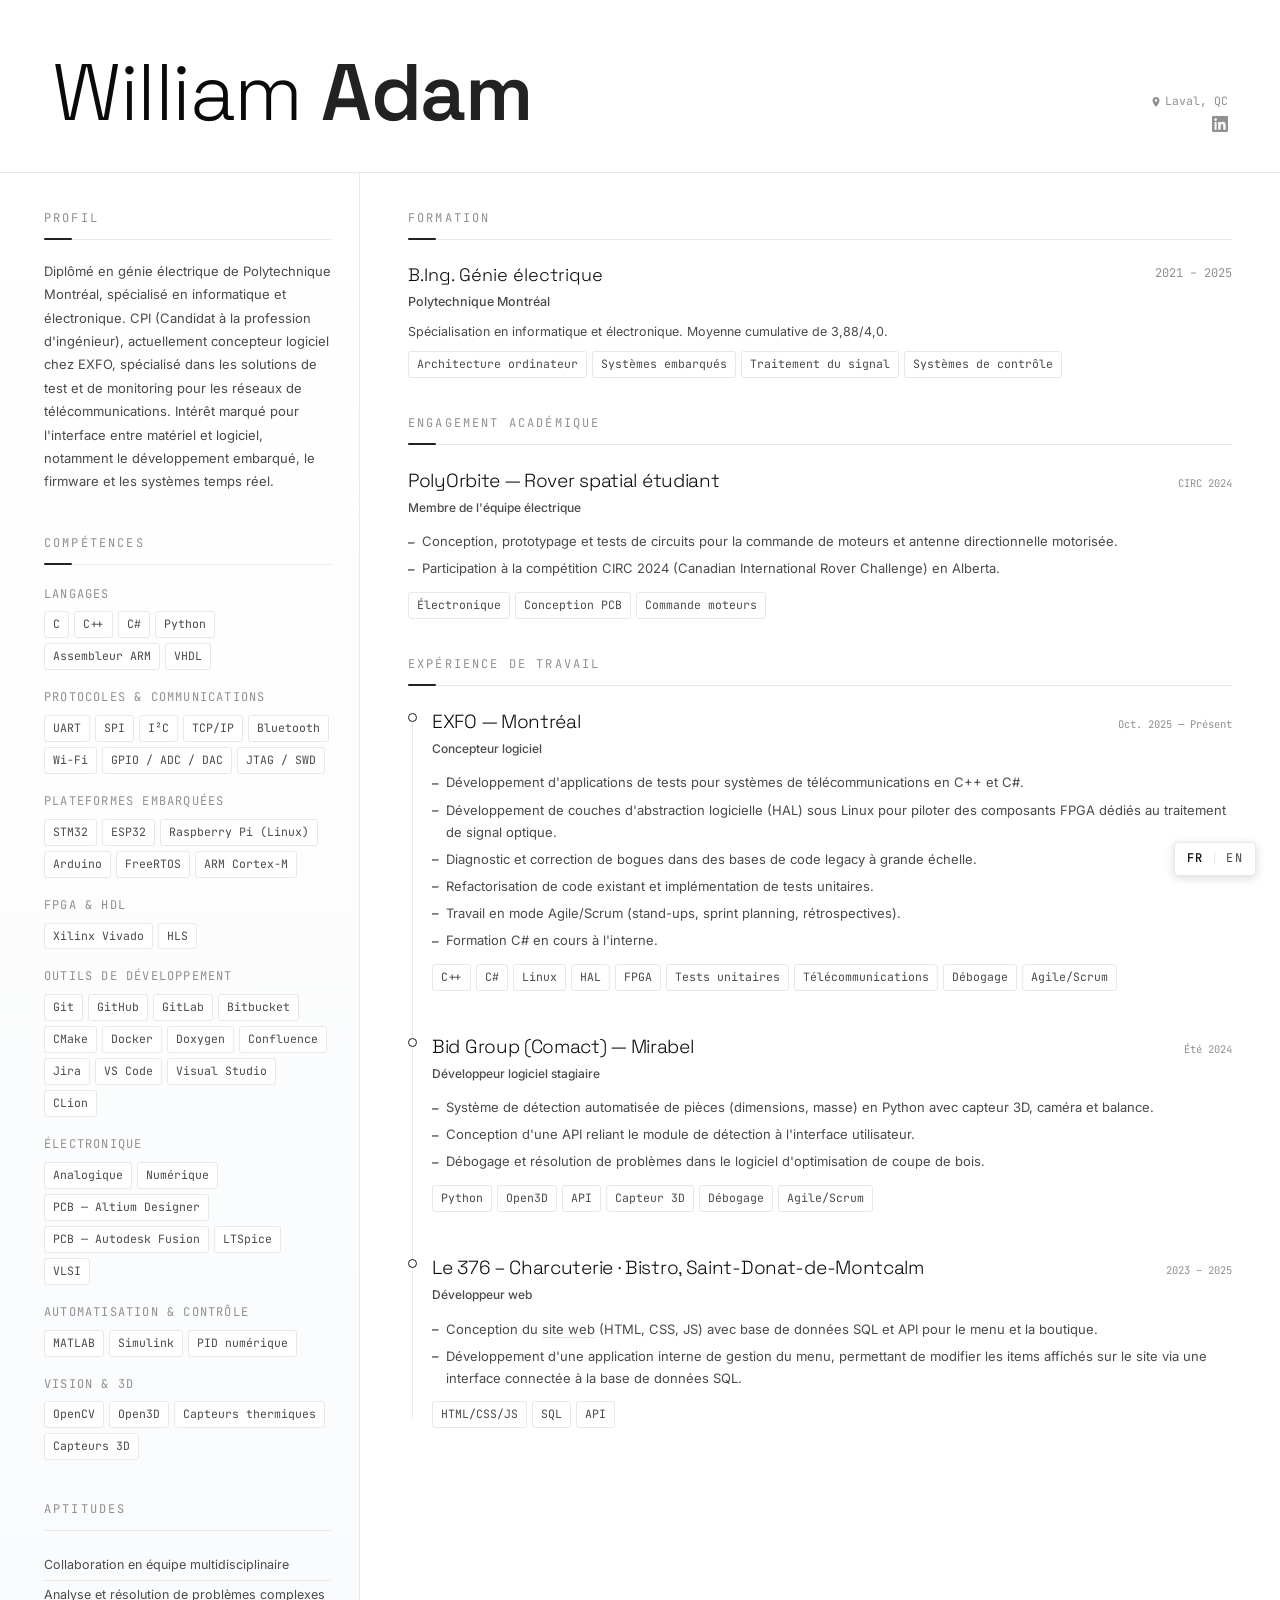
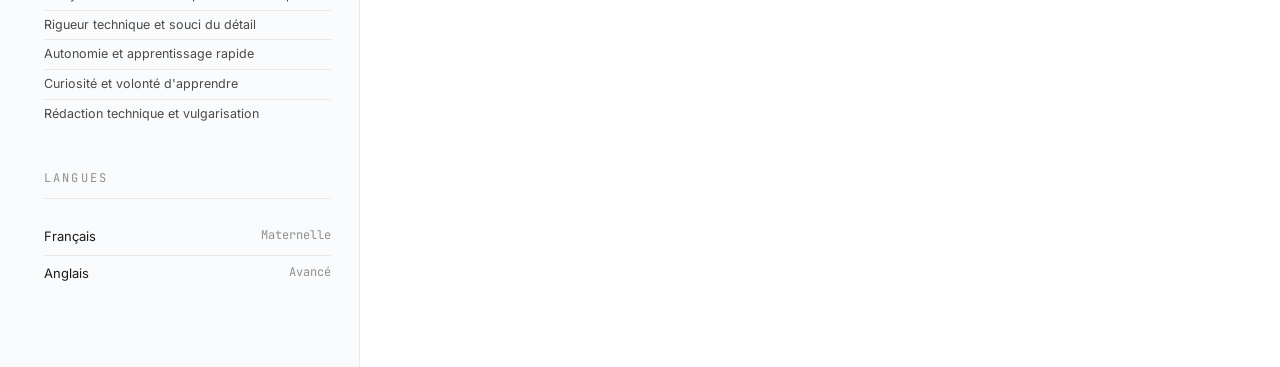
==== index.html @ 3d7f9195 "Initial commit" ====
<!DOCTYPE html>
<html lang="fr">

<head>
    <meta charset="UTF-8">
    <meta name="viewport" content="width=device-width, initial-scale=1.0">
    <title>CV - William Adam</title>
    <link
        href="https://fonts.googleapis.com/css2?family=Space+Grotesk:wght@300;400;500;600&family=JetBrains+Mono:wght@300;400;500&family=Inter:wght@300;400;500&display=swap"
        rel="stylesheet">
    <link rel="stylesheet" href="css/styles.css">
    <link rel="stylesheet" href="css/print.css" media="print">
</head>

<body>

    <div class="page-wrap">
        <header class="hero">
            <div>
                <h1>William <em>Adam</em></h1>
            </div>
            <div class="hero-contact">
                <span class="hero-location"><svg class="pin-icon" viewBox="0 0 24 24"
                        xmlns="http://www.w3.org/2000/svg">
                        <path
                            d="M12 2C8.13 2 5 5.13 5 9c0 5.25 7 13 7 13s7-7.75 7-13c0-3.87-3.13-7-7-7zm0 9.5A2.5 2.5 0 1 1 12 6.5a2.5 2.5 0 0 1 0 5z" />
                    </svg>Laval, QC</span>
                <a class="linkedin-link" href="https://www.linkedin.com/in/will-adm/" target="_blank"
                    rel="noopener noreferrer">
                    <svg viewBox="0 0 24 24" xmlns="http://www.w3.org/2000/svg">
                        <path
                            d="M20.45 20.45h-3.554v-5.57c0-1.328-.024-3.037-1.85-3.037-1.854 0-2.137 1.447-2.137 2.942v5.665H9.356V9h3.413v1.561h.047c.475-.9 1.635-1.85 3.365-1.85 3.6 0 4.267 2.37 4.267 5.455v6.284zM5.337 7.433a2.062 2.062 0 1 1 0-4.124 2.062 2.062 0 0 1 0 4.124zM6.87 20.45H3.803V9H6.87v11.45zM22.225 0H1.771C.792 0 0 .774 0 1.729v20.542C0 23.226.792 24 1.771 24h20.451C23.205 24 24 23.226 24 22.271V1.729C24 .774 23.205 0 22.222 0h.003z" />
                    </svg>
                </a>
            </div>
        </header>

        <div class="layout">
            <aside class="sidebar">

                <div class="sidebar-section">
                    <p class="section-label">Profil</p>
                    <p class="profile-text">Diplômé en génie électrique de Polytechnique Montréal,
                        spécialisé en informatique et électronique. CPI (Candidat à la profession d'ingénieur),
                        actuellement concepteur logiciel chez EXFO, spécialisé dans les solutions de test et de
                        monitoring pour les réseaux de télécommunications. Intérêt marqué pour l'interface entre
                        matériel et logiciel, notamment le développement embarqué, le firmware et les systèmes
                        temps réel.</p>
                </div>

                <div class="sidebar-section">
                    <p class="section-label">Compétences</p>

                    <div class="skill-group">
                        <p class="skill-group-title">Langages</p>
                        <div class="skill-tags">
                            <span class="tag">C</span>
                            <span class="tag">C++</span>
                            <span class="tag">C#</span>
                            <span class="tag">Python</span>
                            <span class="tag">Assembleur ARM</span>
                            <span class="tag">VHDL</span>
                        </div>
                    </div>

                    <div class="skill-group">
                        <p class="skill-group-title">Protocoles &amp; communications</p>
                        <div class="skill-tags">
                            <span class="tag">UART</span>
                            <span class="tag">SPI</span>
                            <span class="tag">I²C</span>
                            <span class="tag">TCP/IP</span>
                            <span class="tag">Bluetooth</span>
                            <span class="tag">Wi-Fi</span>
                            <span class="tag">GPIO / ADC / DAC</span>
                            <span class="tag">JTAG / SWD</span>
                        </div>
                    </div>

                    <div class="skill-group">
                        <p class="skill-group-title">Plateformes embarquées</p>
                        <div class="skill-tags">
                            <span class="tag">STM32</span>
                            <span class="tag">ESP32</span>
                            <span class="tag">Raspberry Pi (Linux)</span>
                            <span class="tag">Arduino</span>
                            <span class="tag">FreeRTOS</span>
                            <span class="tag">ARM Cortex-M</span>
                        </div>
                    </div>

                    <div class="skill-group">
                        <p class="skill-group-title">FPGA &amp; HDL</p>
                        <div class="skill-tags">
                            <span class="tag">Xilinx Vivado</span>
                            <span class="tag">HLS</span>
                        </div>
                    </div>

                    <div class="skill-group">
                        <p class="skill-group-title">Outils de développement</p>
                        <div class="skill-tags">
                            <span class="tag">Git</span>
                            <span class="tag">GitHub</span>
                            <span class="tag">GitLab</span>
                            <span class="tag">Bitbucket</span>
                            <span class="tag">CMake</span>
                            <span class="tag">Docker</span>
                            <span class="tag">Doxygen</span>
                            <span class="tag">Confluence</span>
                            <span class="tag">Jira</span>
                            <span class="tag">VS Code</span>
                            <span class="tag">Visual Studio</span>
                            <span class="tag">CLion</span>
                        </div>
                    </div>

                    <div class="skill-group">
                        <p class="skill-group-title">Électronique</p>
                        <div class="skill-tags">
                            <span class="tag">Analogique</span>
                            <span class="tag">Numérique</span>
                            <span class="tag">PCB — Altium Designer</span>
                            <span class="tag">PCB — Autodesk Fusion</span>
                            <span class="tag">LTSpice</span>
                            <span class="tag">VLSI</span>
                        </div>
                    </div>

                    <div class="skill-group">
                        <p class="skill-group-title">Automatisation &amp; contrôle</p>
                        <div class="skill-tags">
                            <span class="tag">MATLAB</span>
                            <span class="tag">Simulink</span>
                            <span class="tag">PID numérique</span>
                        </div>
                    </div>

                    <div class="skill-group">
                        <p class="skill-group-title">Vision &amp; 3D</p>
                        <div class="skill-tags">
                            <span class="tag">OpenCV</span>
                            <span class="tag">Open3D</span>
                            <span class="tag">Capteurs thermiques</span>
                            <span class="tag">Capteurs 3D</span>
                        </div>
                    </div>
                </div>

                <div class="sidebar-section">
                    <p class="section-label">Aptitudes</p>
                    <p class="aptitude-item">Collaboration en équipe multidisciplinaire</p>
                    <p class="aptitude-item">Analyse et résolution de problèmes complexes</p>
                    <p class="aptitude-item">Rigueur technique et souci du détail</p>
                    <p class="aptitude-item">Autonomie et apprentissage rapide</p>
                    <p class="aptitude-item">Curiosité et volonté d'apprendre</p>
                    <p class="aptitude-item">Rédaction technique et vulgarisation</p>
                </div>

                <div class="sidebar-section">
                    <p class="section-label">Langues</p>
                    <div class="lang-item">
                        <span>Français</span>
                        <span class="lang-level">Maternelle</span>
                    </div>
                    <div class="lang-item">
                        <span>Anglais</span>
                        <span class="lang-level">Avancé</span>
                    </div>
                </div>

            </aside>

            <main class="main">

                <div class="section">
                    <p class="section-label">Formation</p>
                    <div class="edu-item">
                        <div class="edu-header">
                            <p class="edu-degree">B.Ing. Génie électrique</p>
                            <span class="edu-dates">2021 – 2025</span>
                        </div>
                        <p class="edu-school">Polytechnique Montréal</p>
                        <p class="edu-desc">Spécialisation en informatique et électronique. Moyenne
                            cumulative de 3,88/4,0.</p>
                        <div class="skill-tags">
                            <span class="tag">Architecture ordinateur</span>
                            <span class="tag">Systèmes embarqués</span>
                            <span class="tag">Traitement du signal</span>
                            <span class="tag">Systèmes de contrôle</span>
                        </div>
                    </div>
                </div>

                <div class="section">
                    <p class="section-label">Engagement académique</p>
                    <div class="engagement-item">
                        <div class="timeline-meta">
                            <p class="timeline-company">PolyOrbite — Rover spatial étudiant</p>
                            <span class="timeline-period">CIRC 2024</span>
                        </div>
                        <p class="timeline-role">Membre de l'équipe électrique</p>
                        <div class="timeline-body">
                            <ul>
                                <li>Conception, prototypage et tests de circuits pour la commande
                                    de moteurs et antenne directionnelle motorisée.</li>
                                <li>Participation à la compétition CIRC 2024 (Canadian
                                    International Rover Challenge) en Alberta.</li>
                            </ul>
                        </div>
                        <div class="timeline-tech">
                            <span class="tag">Électronique</span>
                            <span class="tag">Conception PCB</span>
                            <span class="tag">Commande moteurs</span>
                        </div>
                    </div>
                </div>

                <div class="section">
                    <p class="section-label">Expérience de travail</p>
                    <div class="timeline">

                        <div class="timeline-item">
                            <div class="timeline-dot"></div>
                            <div class="timeline-meta">
                                <p class="timeline-company">EXFO — Montréal</p>
                                <span class="timeline-period">Oct. 2025 — Présent</span>
                            </div>
                            <p class="timeline-role">Concepteur logiciel</p>
                            <div class="timeline-body">
                                <ul>
                                    <li>Développement d'applications de tests pour
                                        systèmes de télécommunications en C++ et C#.</li>
                                    <li>Développement de couches d'abstraction logicielle (HAL) sous Linux
                                        pour piloter des composants FPGA dédiés au traitement de signal optique.
                                    </li>
                                    <li>Diagnostic et correction de bogues dans des bases de code
                                        legacy à grande échelle.</li>
                                    <li>Refactorisation de code existant et implémentation de tests
                                        unitaires.</li>
                                    <li>Travail en mode Agile/Scrum (stand-ups, sprint planning, rétrospectives).
                                    </li>
                                    <li>Formation C# en cours à l'interne.</li>
                                </ul>
                            </div>
                            <div class="timeline-tech">
                                <span class="tag">C++</span>
                                <span class="tag">C#</span>
                                <span class="tag">Linux</span>
                                <span class="tag">HAL</span>
                                <span class="tag">FPGA</span>
                                <span class="tag">Tests unitaires</span>
                                <span class="tag">Télécommunications</span>
                                <span class="tag">Débogage</span>
                                <span class="tag">Agile/Scrum</span>
                            </div>
                        </div>

                        <div class="timeline-item">
                            <div class="timeline-dot"></div>
                            <div class="timeline-meta">
                                <p class="timeline-company">Bid Group (Comact) — Mirabel</p>
                                <span class="timeline-period">Été 2024</span>
                            </div>
                            <p class="timeline-role">Développeur logiciel stagiaire</p>
                            <div class="timeline-body">
                                <ul>
                                    <li>Système de détection automatisée de pièces (dimensions,
                                        masse) en Python avec capteur 3D, caméra et balance.</li>
                                    <li>Conception d'une API reliant le module de détection à
                                        l'interface utilisateur.</li>
                                    <li>Débogage et résolution de problèmes dans le logiciel
                                        d'optimisation de coupe de bois.</li>
                                </ul>
                            </div>
                            <div class="timeline-tech">
                                <span class="tag">Python</span>
                                <span class="tag">Open3D</span>
                                <span class="tag">API</span>
                                <span class="tag">Capteur 3D</span>
                                <span class="tag">Débogage</span>
                                <span class="tag">Agile/Scrum</span>
                            </div>
                        </div>

                        <div class="timeline-item">
                            <div class="timeline-dot"></div>
                            <div class="timeline-meta">
                                <p class="timeline-company">Le 376 – Charcuterie &middot; Bistro,
                                    Saint-Donat-de-Montcalm</p>
                                <span class="timeline-period">2023 – 2025</span>
                            </div>
                            <p class="timeline-role">Développeur web</p>
                            <div class="timeline-body">
                                <ul>
                                    <li>Conception du <a href="https://www.le376.ca" target="_blank" rel="noopener">site
                                            web</a> (HTML, CSS, JS) avec base de
                                        données SQL et API pour le menu et la boutique.</li>
                                    <li>Développement d'une application interne de gestion du menu, permettant de
                                        modifier les items affichés sur le site via une interface
                                        connectée à la base de données SQL.</li>
                                </ul>
                            </div>
                            <div class="timeline-tech">
                                <span class="tag">HTML/CSS/JS</span>
                                <span class="tag">SQL</span>
                                <span class="tag">API</span>
                            </div>
                        </div>

                    </div>
                </div>

                <div class="section">
                    <p class="section-label">Projets notables</p>
                    <div class="project-grid">

                        <div class="project-card">
                            <p class="project-title">Surveillance de disjoncteur industriel</p>
                            <p class="project-desc">Collaboration en équipe de 8 étudiants avec un partenaire
                                industriel. Diagnostic thermique sur Raspberry Pi 5
                                (Python, OpenCV) avec détection d'anomalies. Conception d'un PCB pour caméra
                                thermique communiquant par I²C avec un ESP32.</p>
                            <div class="project-tech">
                                <span class="tag">Raspberry Pi 5</span>
                                <span class="tag">Python</span>
                                <span class="tag">OpenCV</span>
                                <span class="tag">I²C</span>
                                <span class="tag">ESP32</span>
                                <span class="tag">C++</span>
                                <span class="tag">PCB</span>
                            </div>
                        </div>

                        <div class="project-card">
                            <p class="project-title">Contrôle moteurs BLDC par rétroaction BEMF
                            </p>
                            <p class="project-desc">Conception d'un PCB intégrant un STM32
                                contrôlant trois half-bridges (6 transistors) avec rétroaction sensorless par BEMF.
                                Algorithme de commutation en temps réel synchronisé sur les passages par zéro des
                                tensions BEMF.</p>
                            <div class="project-tech">
                                <span class="tag">STM32</span>
                                <span class="tag">C</span>
                                <span class="tag">PCB</span>
                                <span class="tag">BLDC</span>
                                <span class="tag">BEMF</span>
                            </div>
                        </div>

                        <div class="project-card" style="grid-column: 1 / -1;">
                            <p class="project-title">Haut-parleur réactif à la musique</p>
                            <p class="project-desc">Haut-parleur filaire avec effets lumineux
                                synchronisés, basé sur un STM32 sur PCB avec amplificateur audio et interface web de
                                contrôle (HTML, CSS, JavaScript). Version 2 pour les portes ouvertes de l'École :
                                connectivité Bluetooth intégrée via un ESP32.</p>
                            <div class="project-tech">
                                <span class="tag">Traitement de signal</span>
                                <span class="tag">FFT</span>
                                <span class="tag">STM32</span>
                                <span class="tag">ESP32</span>
                                <span class="tag">C</span>
                                <span class="tag">PCB</span>
                                <span class="tag">Bluetooth</span>
                                <span class="tag">HTML/CSS/JS</span>
                            </div>
                        </div>

                    </div>
                </div>

            </main>
        </div>
    </div>

    <div class="fab-group">
        <button class="download-btn" onclick="downloadCV()" aria-label="Télécharger le CV en PDF">
            <svg xmlns="http://www.w3.org/2000/svg" width="13" height="13" viewBox="0 0 24 24" fill="none"
                stroke="currentColor" stroke-width="2.2" stroke-linecap="round" stroke-linejoin="round"
                aria-hidden="true">
                <path d="M21 15v4a2 2 0 0 1-2 2H5a2 2 0 0 1-2-2v-4" />
                <polyline points="7 10 12 15 17 10" />
                <line x1="12" y1="15" x2="12" y2="3" />
            </svg>
            PDF
        </button>
        <div class="lang-toggle">
            <span class="lang-opt active">FR</span>
            <span class="lang-sep">|</span>
            <a class="lang-opt" href="en/">EN</a>
        </div>
    </div>

    <script src="js/app.js"></script>
</body>

</html>
---- css/styles.css ----
*,
*::before,
*::after {
    box-sizing: border-box;
    margin: 0;
    padding: 0;
}

:root {
    --black: #0a0a0a;
    --dark: #1a1a1a;
    --mid: #4a4a4a;
    --muted: #909090;
    --border: #e8e8e8;
    --bg: #fafafa;
    --white: #ffffff;
    --accent: #222222;
    --accent-light: #f2f2f2;
    --display: "Space Grotesk", system-ui, sans-serif;
    --sans: "Inter", system-ui, sans-serif;
    --mono: "JetBrains Mono", monospace;
}

html {
    scroll-behavior: smooth;
}

a {
    color: inherit;
    text-decoration: none;
}

a:not([class]) {
    color: var(--mid);
    text-decoration: underline;
    text-underline-offset: 3px;
    text-decoration-color: var(--border);
    transition: color 0.25s, text-decoration-color 0.25s;
}

a:not([class]):hover {
    color: var(--accent);
    text-decoration-color: var(--accent);
}

body {
    font-family: var(--sans);
    background: var(--bg);
    color: var(--dark);
    font-size: 13.5px;
    line-height: 1.65;
    -webkit-font-smoothing: antialiased;
}

.page-wrap {
    background: var(--white);
    overflow: hidden;
}

.hero {
    padding: 52px 52px 40px;
    border-bottom: 1px solid var(--border);
    display: flex;
    justify-content: space-between;
    align-items: flex-end;
    gap: 32px;
    position: relative;
    overflow: hidden;
}


.hero h1 {
    font-family: var(--display);
    font-size: clamp(48px, 7vw, 80px);
    font-weight: 300;
    line-height: 1;
    letter-spacing: -1.5px;
    color: var(--black);
    animation: slideUp 0.7s cubic-bezier(0.22, 1, 0.36, 1) 0.1s both;
}

.hero h1 em {
    font-style: normal;
    font-weight: 600;
    color: var(--accent);
}

.hero-contact {
    display: flex;
    flex-direction: column;
    align-items: flex-end;
    gap: 5px;
    font-family: var(--mono);
    font-size: 11.5px;
    color: var(--muted);
    flex-shrink: 0;
    animation: fadeIn 0.6s ease 0.3s both;
}

.hero-contact a {
    color: var(--muted);
    text-decoration: none;
    position: relative;
    transition: color 0.25s;
}

.hero-contact a:not(.linkedin-link)::after {
    content: "";
    position: absolute;
    left: 0;
    bottom: -1px;
    width: 0;
    height: 1px;
    background: var(--accent);
    transition: width 0.3s ease;
}

.hero-contact a:hover {
    color: var(--accent);
}

.hero-contact a:hover::after {
    width: 100%;
}

.hero-location {
    display: inline-flex;
    align-items: center;
    gap: 3px;
    color: var(--muted);
}

.pin-icon {
    width: 12px;
    height: 12px;
    fill: currentColor;
    flex-shrink: 0;
}

.linkedin-link {
    display: flex;
    align-items: center;
    gap: 5px;
}

.linkedin-link svg {
    width: 16px;
    height: 16px;
    fill: currentColor;
    flex-shrink: 0;
}

.layout {
    display: grid;
    grid-template-columns: 360px 1fr;
}

.sidebar {
    padding: 36px 28px 36px 44px;
    border-right: 1px solid var(--border);
    background: linear-gradient(180deg, var(--white) 0%, #f8fafc 100%);
}

.main {
    padding: 36px 48px;
}

.section-label {
    font-family: var(--mono);
    font-size: 12px;
    letter-spacing: 0.18em;
    text-transform: uppercase;
    color: var(--muted);
    margin-bottom: 20px;
    padding-bottom: 10px;
    border-bottom: 1px solid var(--border);
    position: relative;
}

.section-label::after {
    content: "";
    position: absolute;
    bottom: -1px;
    left: 0;
    width: 0;
    height: 2px;
    background: var(--accent);
    border-radius: 1px;
    transition: width 0.5s ease;
}

.reveal .section-label::after {
    width: 28px;
}

.sidebar-section {
    margin-bottom: 40px;
}

.profile-text {
    font-size: 13px;
    color: var(--mid);
    line-height: 1.8;
}

.skill-group {
    margin-bottom: 18px;
}

.skill-group-title {
    font-size: 12px;
    font-family: var(--mono);
    letter-spacing: 0.1em;
    color: var(--muted);
    margin-bottom: 7px;
    text-transform: uppercase;
}

.skill-tags {
    display: flex;
    flex-wrap: wrap;
    gap: 5px;
}

.tag {
    border: 1px solid var(--border);
    border-radius: 3px;
    padding: 3px 8px;
    font-size: 11.5px;
    font-family: var(--mono);
    color: var(--mid);
    background: var(--white);
    transition: all 0.25s ease;
    cursor: default;
}

.tag:hover {
    border-color: var(--accent);
    color: var(--accent);
    background: var(--accent-light);
    transform: translateY(-1px);
}

.aptitude-item {
    font-size: 12.5px;
    color: var(--mid);
    padding: 5px 0;
    border-bottom: 1px solid var(--border);
    line-height: 1.5;
}

.aptitude-item:last-child {
    border-bottom: none;
}

.lang-item {
    display: flex;
    justify-content: space-between;
    padding: 7px 0;
    border-bottom: 1px solid var(--border);
    font-size: 13px;
}

.lang-item:last-child {
    border-bottom: none;
}

.lang-level {
    font-family: var(--mono);
    font-size: 12px;
    color: var(--muted);
}

.edu-item {
    margin-bottom: 28px;
    padding-bottom: 28px;
    border-bottom: 1px solid var(--border);
}

.edu-item:last-child {
    border-bottom: none;
    margin-bottom: 0;
    padding-bottom: 0;
}

.edu-header {
    display: flex;
    justify-content: space-between;
    gap: 16px;
    margin-bottom: 3px;
}

.edu-degree {
    font-family: var(--display);
    font-size: 18px;
    font-weight: 300;
    color: var(--black);
}

.edu-dates {
    font-family: var(--mono);
    font-size: 12px;
    color: var(--muted);
    white-space: nowrap;
    padding-top: 4px;
}

.edu-school {
    font-size: 12.5px;
    font-weight: 500;
    color: var(--mid);
    margin-bottom: 8px;
}

.edu-desc {
    font-size: 12.5px;
    color: var(--mid);
    line-height: 1.75;
    margin-bottom: 8px;
}

.engagement-item {
    padding-left: 0;
}

.engagement-item .timeline-meta {
    margin-bottom: 2px;
}

.timeline {
    position: relative;
    padding-left: 24px;
}

.timeline::before {
    content: "";
    position: absolute;
    left: 4px;
    top: 10px;
    bottom: 10px;
    width: 1px;
    background: var(--border);
}

.timeline-item {
    position: relative;
    margin-bottom: 40px;
    opacity: 0;
    transform: translateY(16px);
    transition: opacity 0.6s cubic-bezier(0.22, 1, 0.36, 1),
        transform 0.6s cubic-bezier(0.22, 1, 0.36, 1);
}

.timeline-item.visible {
    opacity: 1;
    transform: translateY(0);
}

.timeline-dot {
    position: absolute;
    left: -24px;
    top: 7px;
    width: 9px;
    height: 9px;
    border-radius: 50%;
    background: var(--white);
    border: 1.5px solid var(--dark);
    transition: all 0.3s ease;
}

.timeline-item:hover .timeline-dot {
    background: var(--accent);
    border-color: var(--accent);
    box-shadow: 0 0 0 3px var(--accent-light);
}

.timeline-item.visible .timeline-dot {
    animation: dotPulse 0.5s ease;
}

.timeline-meta {
    display: flex;
    justify-content: space-between;
    align-items: baseline;
    gap: 12px;
    margin-bottom: 2px;
}

.timeline-company {
    font-family: var(--display);
    font-size: 19px;
    font-weight: 300;
    color: var(--black);
    letter-spacing: -0.3px;
    transition: color 0.25s;
}

.timeline-item:hover .timeline-company {
    color: var(--accent);
}

.timeline-period {
    font-family: var(--mono);
    font-size: 10.5px;
    color: var(--muted);
    white-space: nowrap;
}

.timeline-role {
    font-size: 12px;
    font-weight: 500;
    color: var(--mid);
    margin-bottom: 10px;
}

.timeline-body ul {
    list-style: none;
    padding: 0;
}

.timeline-body li {
    font-size: 13px;
    color: var(--mid);
    padding: 2.5px 0 2.5px 14px;
    position: relative;
    line-height: 1.7;
}

.timeline-body li::before {
    content: "\2013";
    position: absolute;
    left: 0;
    color: var(--accent);
    font-size: 13px;
    top: 3px;
    line-height: 1.7;
}

.timeline-tech {
    display: flex;
    flex-wrap: wrap;
    gap: 5px;
    margin-top: 10px;
}

.project-grid {
    display: grid;
    grid-template-columns: 1fr 1fr;
    gap: 1px;
    border: 1px solid var(--border);
    border-radius: 6px;
    overflow: hidden;
    background: var(--border);
}

.project-card {
    padding: 22px 24px;
    background: var(--white);
    transition: all 0.35s cubic-bezier(0.22, 1, 0.36, 1);
    position: relative;
}

.project-card::before {
    content: "";
    position: absolute;
    top: 0;
    left: 0;
    width: 3px;
    height: 0;
    background: var(--accent);
    transition: height 0.3s ease;
    border-radius: 0 1px 1px 0;
}

.project-card:hover {
    background: var(--accent-light);
    transform: translateY(-2px);
    box-shadow: 0 4px 16px rgba(0, 0, 0, 0.07);
}

.project-card:hover::before {
    height: 100%;
}

.project-title {
    font-weight: 500;
    font-size: 13px;
    color: var(--black);
    margin-bottom: 6px;
    transition: color 0.25s;
}

.project-card:hover .project-title {
    color: var(--accent);
}

.project-desc {
    font-size: 12px;
    color: var(--mid);
    line-height: 1.7;
    margin-bottom: 10px;
}

.project-tech {
    display: flex;
    flex-wrap: wrap;
    gap: 5px;
}

.section {
    margin-bottom: 36px;
}

.sidebar-section,
.section,
.edu-item {
    opacity: 0;
    transform: translateY(14px);
    transition: opacity 0.6s cubic-bezier(0.22, 1, 0.36, 1),
        transform 0.6s cubic-bezier(0.22, 1, 0.36, 1);
}

.sidebar-section.reveal,
.section.reveal,
.edu-item.reveal {
    opacity: 1;
    transform: translateY(0);
}

.fab-group {
    position: fixed;
    bottom: 24px;
    right: 24px;
    z-index: 1000;
    display: flex;
    flex-direction: column;
    align-items: flex-end;
    gap: 8px;
}

.lang-toggle {
    background: var(--white);
    border: 1px solid var(--border);
    border-radius: 4px;
    padding: 6px 12px;
    font-family: var(--mono);
    font-size: 12px;
    letter-spacing: 0.12em;
    color: var(--mid);
    display: flex;
    align-items: center;
    gap: 7px;
    box-shadow: 0 2px 10px rgba(0, 0, 0, 0.15);
    transition: box-shadow 0.2s;
    user-select: none;
}

.lang-toggle:hover {
    box-shadow: 0 4px 16px rgba(0, 0, 0, 0.22);
}

.download-btn {
    background: var(--black);
    border: 1px solid var(--black);
    border-radius: 4px;
    padding: 6px 12px;
    font-family: var(--mono);
    font-size: 12px;
    letter-spacing: 0.12em;
    color: var(--white);
    cursor: pointer;
    display: flex;
    align-items: center;
    gap: 6px;
    box-shadow: 0 2px 10px rgba(0, 0, 0, 0.15);
    transition: box-shadow 0.2s, background 0.2s;
    user-select: none;
    display: none;
}

.is-localhost .download-btn {
    display: flex;
}

.download-btn:hover {
    background: var(--accent);
    border-color: var(--accent);
    box-shadow: 0 4px 16px rgba(0, 0, 0, 0.22);
}

.lang-toggle .lang-sep {
    color: var(--border);
    pointer-events: none;
}

.lang-toggle .lang-opt {
    transition: color 0.2s;
}

.lang-toggle a.lang-opt {
    color: var(--mid);
    text-decoration: none;
    cursor: pointer;
}

.lang-toggle a.lang-opt:hover {
    color: var(--accent);
}

.lang-toggle .lang-opt.active {
    color: var(--black);
    font-weight: 500;
    cursor: default;
}

.lang-toggle .lang-opt:not(.active):hover {
    color: var(--accent);
}

@media (max-width: 800px) {
    .hero {
        padding: 40px 28px 32px;
        flex-direction: column;
        align-items: flex-start;
    }

    .hero-contact {
        align-items: flex-start;
    }

    .layout {
        grid-template-columns: 1fr;
    }

    .sidebar {
        padding: 32px 28px;
        border-right: none;
        border-bottom: 1px solid var(--border);
    }

    .main {
        padding: 32px 28px;
    }

    .project-grid {
        grid-template-columns: 1fr;
    }

    .page-wrap {
        margin: 0;
        border-radius: 0;
        box-shadow: none;
    }
}

@keyframes fadeIn {
    from {
        opacity: 0;
        transform: translateY(16px);
    }

    to {
        opacity: 1;
        transform: translateY(0);
    }
}

@keyframes dotPulse {
    0% {
        box-shadow: 0 0 0 0 rgba(37, 99, 235, 0.4);
    }

    70% {
        box-shadow: 0 0 0 6px rgba(37, 99, 235, 0);
    }

    100% {
        box-shadow: 0 0 0 0 rgba(37, 99, 235, 0);
    }
}

@keyframes slideUp {
    from {
        opacity: 0;
        transform: translateY(20px);
    }

    to {
        opacity: 1;
        transform: translateY(0);
    }
}

@media (prefers-color-scheme: dark) {
    :root {
        --black: #f0f0f0;
        --dark: #d0d0d0;
        --mid: #949494;
        --muted: #606060;
        --border: #242424;
        --bg: #0c0c0c;
        --white: #141414;
        --accent: #d0d0d0;
        --accent-light: #1c1c1c;
    }

    body {
        background: var(--bg);
    }

    .page-wrap {
        box-shadow: 0 1px 3px rgba(0, 0, 0, 0.5), 0 8px 40px rgba(0, 0, 0, 0.35);
    }

    .sidebar {
        background: linear-gradient(180deg, #141414 0%, #111113 100%);
    }

    .project-card:hover {
        background: var(--accent-light);
        box-shadow: 0 4px 16px rgba(0, 0, 0, 0.45);
    }
}
---- css/print.css ----
@page {
    size: letter portrait;
    margin: 0.35in 0.4in;
}

* {
    -webkit-print-color-adjust: exact;
    print-color-adjust: exact;
    transition: none !important;
    animation: none !important;
    box-shadow: none !important;
}

.fab-group {
    display: none !important;
}


.linkedin-link {
    display: none !important;
}

html,
body {
    width: 100%;
    max-width: none;
    margin: 0;
    padding: 0;
    font-size: 12px;
    line-height: 1.42;
    background: white;
}

.page-wrap {
    box-shadow: none;
    border-radius: 0;
    margin: 0;
    background: white;
    overflow: visible;
}

.sidebar {
    background: white;
    border: none;
    outline: none;
}

.tag,
.project-card,
.timeline-dot {
    background: white;
}

.sidebar-section,
.section,
.edu-item {
    opacity: 1 !important;
    transform: none !important;
}

.section-label::after {
    width: 28px;
}

.hero::after {
    width: 48px;
    animation: none;
}

.hero h1 em {
    color: var(--black);
}

.project-card::before {
    display: none;
}

.hero {
    padding: 12px 0 9px;
    gap: 12px;
    flex-direction: row;
    align-items: flex-end;
    justify-content: space-between;
}

.hero h1 {
    font-size: 32px;
    letter-spacing: -1px;
}

.hero-contact {
    flex-direction: column;
    align-items: flex-end;
    gap: 1px;
    font-size: 9px;
}

.layout {
    grid-template-columns: 222px 1fr;
}

.sidebar {
    padding: 12px 14px 12px 0;
    border: none;
}

.main {
    padding: 12px 0 12px 18px;
}

.sidebar-section {
    margin-bottom: 10px;
}

.section-label {
    margin-bottom: 6px;
    padding-bottom: 3px;
    font-size: 10px;
}

.profile-text {
    font-size: 9.5px;
    line-height: 1.45;
}

.skill-group {
    margin-bottom: 6px;
}

.skill-group-title {
    font-size: 10px;
    margin-bottom: 2px;
}

.skill-tags {
    gap: 2px;
}

.tag {
    font-size: 8px;
    padding: 0.5px 4px;
    border-radius: 1px;
}

.aptitude-item {
    font-size: 10px;
    padding: 2px 0;
    line-height: 1.35;
}

.lang-item {
    padding: 2.5px 0;
    font-size: 10px;
    border-bottom: none;
}

.lang-level {
    font-size: 10px;
}

.section {
    margin-bottom: 10px;
}

.edu-item {
    margin-bottom: 10px;
    padding-bottom: 10px;
}

.edu-degree {
    font-size: 12px;
}

.edu-dates {
    font-size: 10px;
}

.edu-school {
    font-size: 10px;
    margin-bottom: 2px;
}

.edu-desc {
    font-size: 9.5px;
    line-height: 1.42;
    margin-bottom: 4px;
}

.skill-tags {
    gap: 2px;
}

.timeline {
    padding-left: 14px;
}

.timeline::before {
    display: block;
    left: 2.5px;
    top: 5px;
    bottom: 5px;
}

.timeline-dot {
    display: block;
    left: -14px;
    top: 4px;
    width: 6px;
    height: 6px;
    border-width: 1.5px;
    background: var(--white);
}

.timeline-item {
    opacity: 1 !important;
    transform: none !important;
    margin-bottom: 10px;
}

.timeline-item:hover .timeline-dot {
    background: var(--white);
    border-color: var(--dark);
    box-shadow: none;
}

.timeline-item:hover .timeline-company {
    color: var(--black);
}

.timeline-item:last-child {
    margin-bottom: 0;
}

.timeline-meta {
    margin-bottom: 0;
    gap: 6px;
}

.timeline-company {
    font-size: 12px;
}

.timeline-period {
    font-size: 10px;
}

.timeline-role {
    font-size: 10px;
    margin-bottom: 2px;
}

.timeline-body li {
    font-size: 9.5px;
    line-height: 1.42;
    padding: 0.5px 0 0.5px 10px;
}

.timeline-body li::before {
    content: "\2013";
    font-size: 9.5px;
    top: 1px;
    line-height: 1.42;
}

.timeline-tech {
    margin-top: 3px;
    gap: 2px;
}

a:not([class]) {
    color: inherit;
    text-decoration: none;
}

.project-grid {
    grid-template-columns: 1fr 1fr;
}

.project-card {
    padding: 7px 9px;
}

.project-title {
    font-size: 10px;
    margin-bottom: 2px;
}

.project-desc {
    font-size: 9.5px;
    line-height: 1.38;
    margin-bottom: 4px;
}

.project-tech {
    gap: 2px;
}
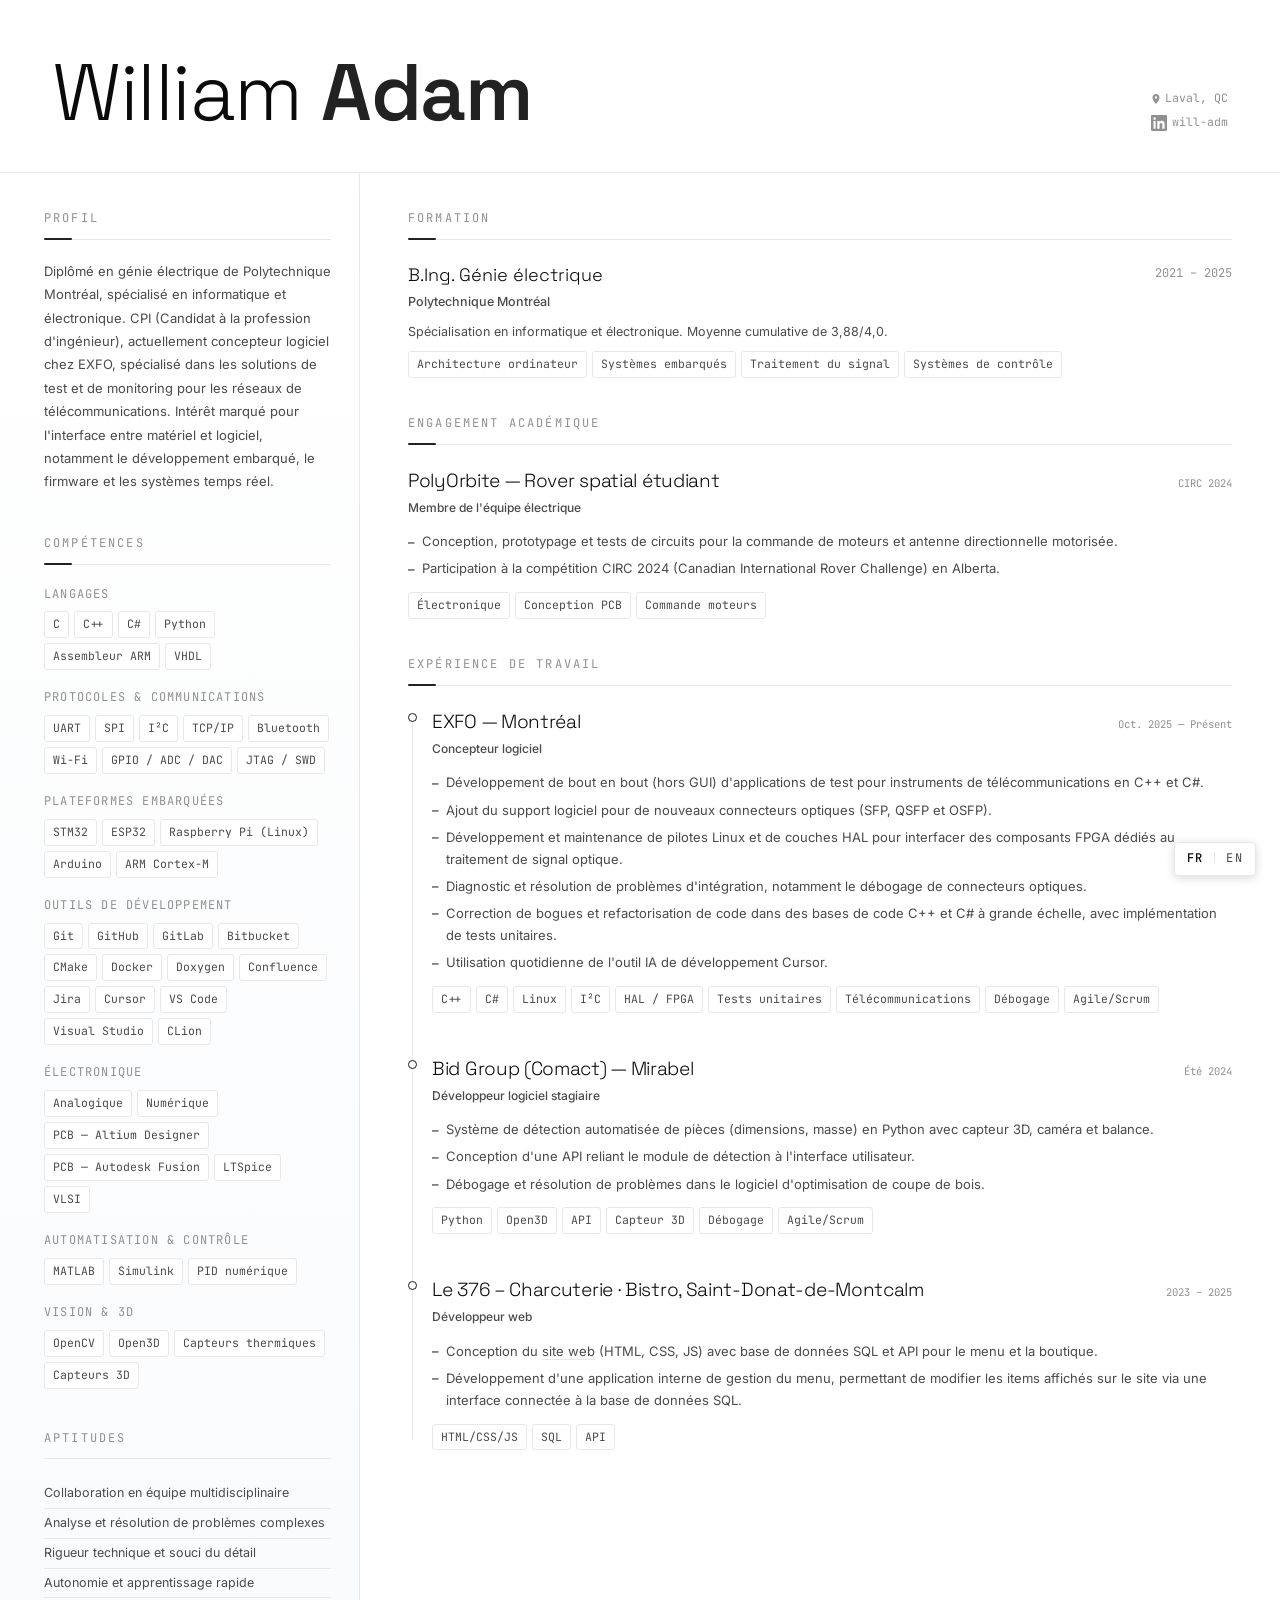
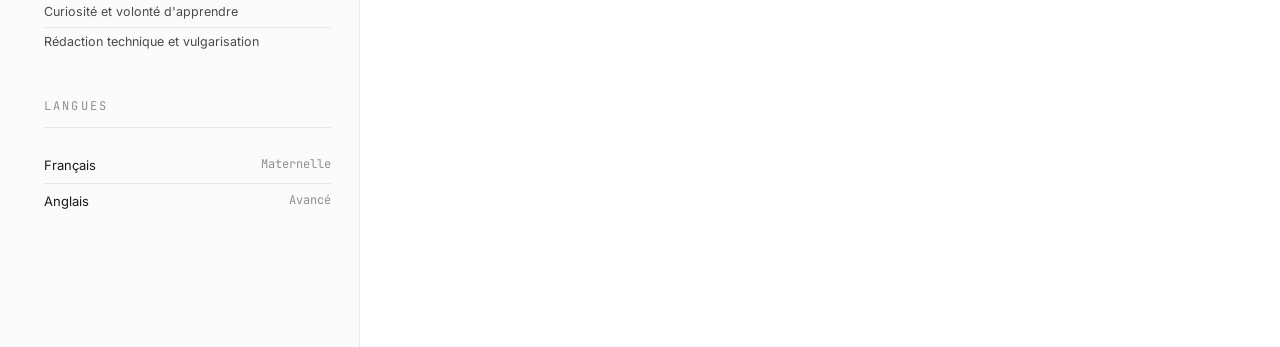
==== commit fd587e07: "Update index and styles for improved layout and content clarity; added new skills and project descri" ====
--- a/index.html
+++ b/index.html
@@ -31,6 +31,7 @@
                         <path
                             d="M20.45 20.45h-3.554v-5.57c0-1.328-.024-3.037-1.85-3.037-1.854 0-2.137 1.447-2.137 2.942v5.665H9.356V9h3.413v1.561h.047c.475-.9 1.635-1.85 3.365-1.85 3.6 0 4.267 2.37 4.267 5.455v6.284zM5.337 7.433a2.062 2.062 0 1 1 0-4.124 2.062 2.062 0 0 1 0 4.124zM6.87 20.45H3.803V9H6.87v11.45zM22.225 0H1.771C.792 0 0 .774 0 1.729v20.542C0 23.226.792 24 1.771 24h20.451C23.205 24 24 23.226 24 22.271V1.729C24 .774 23.205 0 22.222 0h.003z" />
                     </svg>
+                    will-adm
                 </a>
             </div>
         </header>
@@ -84,16 +85,7 @@
                             <span class="tag">ESP32</span>
                             <span class="tag">Raspberry Pi (Linux)</span>
                             <span class="tag">Arduino</span>
-                            <span class="tag">FreeRTOS</span>
                             <span class="tag">ARM Cortex-M</span>
-                        </div>
-                    </div>
-
-                    <div class="skill-group">
-                        <p class="skill-group-title">FPGA &amp; HDL</p>
-                        <div class="skill-tags">
-                            <span class="tag">Xilinx Vivado</span>
-                            <span class="tag">HLS</span>
                         </div>
                     </div>
 
@@ -109,6 +101,7 @@
                             <span class="tag">Doxygen</span>
                             <span class="tag">Confluence</span>
                             <span class="tag">Jira</span>
+                            <span class="tag">Cursor</span>
                             <span class="tag">VS Code</span>
                             <span class="tag">Visual Studio</span>
                             <span class="tag">CLion</span>
@@ -229,26 +222,26 @@
                             <p class="timeline-role">Concepteur logiciel</p>
                             <div class="timeline-body">
                                 <ul>
-                                    <li>Développement d'applications de tests pour
-                                        systèmes de télécommunications en C++ et C#.</li>
-                                    <li>Développement de couches d'abstraction logicielle (HAL) sous Linux
-                                        pour piloter des composants FPGA dédiés au traitement de signal optique.
-                                    </li>
-                                    <li>Diagnostic et correction de bogues dans des bases de code
-                                        legacy à grande échelle.</li>
-                                    <li>Refactorisation de code existant et implémentation de tests
-                                        unitaires.</li>
-                                    <li>Travail en mode Agile/Scrum (stand-ups, sprint planning, rétrospectives).
-                                    </li>
-                                    <li>Formation C# en cours à l'interne.</li>
+                                    <li>Développement de bout en bout (hors GUI) d'applications de test
+                                        pour instruments de télécommunications en C++ et C#.</li>
+                                    <li>Ajout du support logiciel pour de nouveaux connecteurs optiques (SFP, QSFP et OSFP).</li>
+                                    <li>Développement et maintenance de pilotes Linux et de couches HAL
+                                        pour interfacer des composants FPGA dédiés au traitement de
+                                        signal optique.</li>
+                                    <li>Diagnostic et résolution de problèmes d'intégration, notamment
+                                        le débogage de connecteurs optiques.</li>
+                                    <li>Correction de bogues et refactorisation de code dans
+                                        des bases de code C++ et C# à grande échelle, avec
+                                        implémentation de tests unitaires.</li>
+                                    <li>Utilisation quotidienne de l'outil IA de développement Cursor.</li>
                                 </ul>
                             </div>
                             <div class="timeline-tech">
                                 <span class="tag">C++</span>
                                 <span class="tag">C#</span>
                                 <span class="tag">Linux</span>
-                                <span class="tag">HAL</span>
-                                <span class="tag">FPGA</span>
+                                <span class="tag">I²C</span>
+                                <span class="tag">HAL / FPGA</span>
                                 <span class="tag">Tests unitaires</span>
                                 <span class="tag">Télécommunications</span>
                                 <span class="tag">Débogage</span>
@@ -317,10 +310,9 @@
 
                         <div class="project-card">
                             <p class="project-title">Surveillance de disjoncteur industriel</p>
-                            <p class="project-desc">Collaboration en équipe de 8 étudiants avec un partenaire
-                                industriel. Diagnostic thermique sur Raspberry Pi 5
-                                (Python, OpenCV) avec détection d'anomalies. Conception d'un PCB pour caméra
-                                thermique communiquant par I²C avec un ESP32.</p>
+                            <p class="project-desc">Diagnostic thermique et détection d'anomalies sur
+                                Raspberry Pi (OpenCV), avec conception d'un PCB caméra thermique /
+                                ESP32. Projet en équipe avec un partenaire industriel.</p>
                             <div class="project-tech">
                                 <span class="tag">Raspberry Pi 5</span>
                                 <span class="tag">Python</span>
@@ -335,10 +327,8 @@
                         <div class="project-card">
                             <p class="project-title">Contrôle moteurs BLDC par rétroaction BEMF
                             </p>
-                            <p class="project-desc">Conception d'un PCB intégrant un STM32
-                                contrôlant trois half-bridges (6 transistors) avec rétroaction sensorless par BEMF.
-                                Algorithme de commutation en temps réel synchronisé sur les passages par zéro des
-                                tensions BEMF.</p>
+                            <p class="project-desc">PCB STM32 pour la commande sensorless de moteurs
+                                BLDC, commutation temps réel par BEMF.</p>
                             <div class="project-tech">
                                 <span class="tag">STM32</span>
                                 <span class="tag">C</span>
@@ -350,10 +340,9 @@
 
                         <div class="project-card" style="grid-column: 1 / -1;">
                             <p class="project-title">Haut-parleur réactif à la musique</p>
-                            <p class="project-desc">Haut-parleur filaire avec effets lumineux
-                                synchronisés, basé sur un STM32 sur PCB avec amplificateur audio et interface web de
-                                contrôle (HTML, CSS, JavaScript). Version 2 pour les portes ouvertes de l'École :
-                                connectivité Bluetooth intégrée via un ESP32.</p>
+                            <p class="project-desc">PCB STM32 avec circuit d'amplification, éclairage
+                                synchronisé à la musique et interface web ; version Bluetooth via
+                                ESP32.</p>
                             <div class="project-tech">
                                 <span class="tag">Traitement de signal</span>
                                 <span class="tag">FFT</span>
--- a/css/styles.css
+++ b/css/styles.css
@@ -104,7 +104,7 @@
     transition: color 0.25s;
 }
 
-.hero-contact a:not(.linkedin-link)::after {
+.hero-contact a::after {
     content: "";
     position: absolute;
     left: 0;
--- a/css/print.css
+++ b/css/print.css
@@ -17,7 +17,16 @@
 
 
 .linkedin-link {
-    display: none !important;
+    display: inline-flex !important;
+    align-items: center;
+    gap: 3px;
+    color: inherit;
+    text-decoration: none;
+}
+
+.linkedin-link svg {
+    width: 10px;
+    height: 10px;
 }
 
 html,
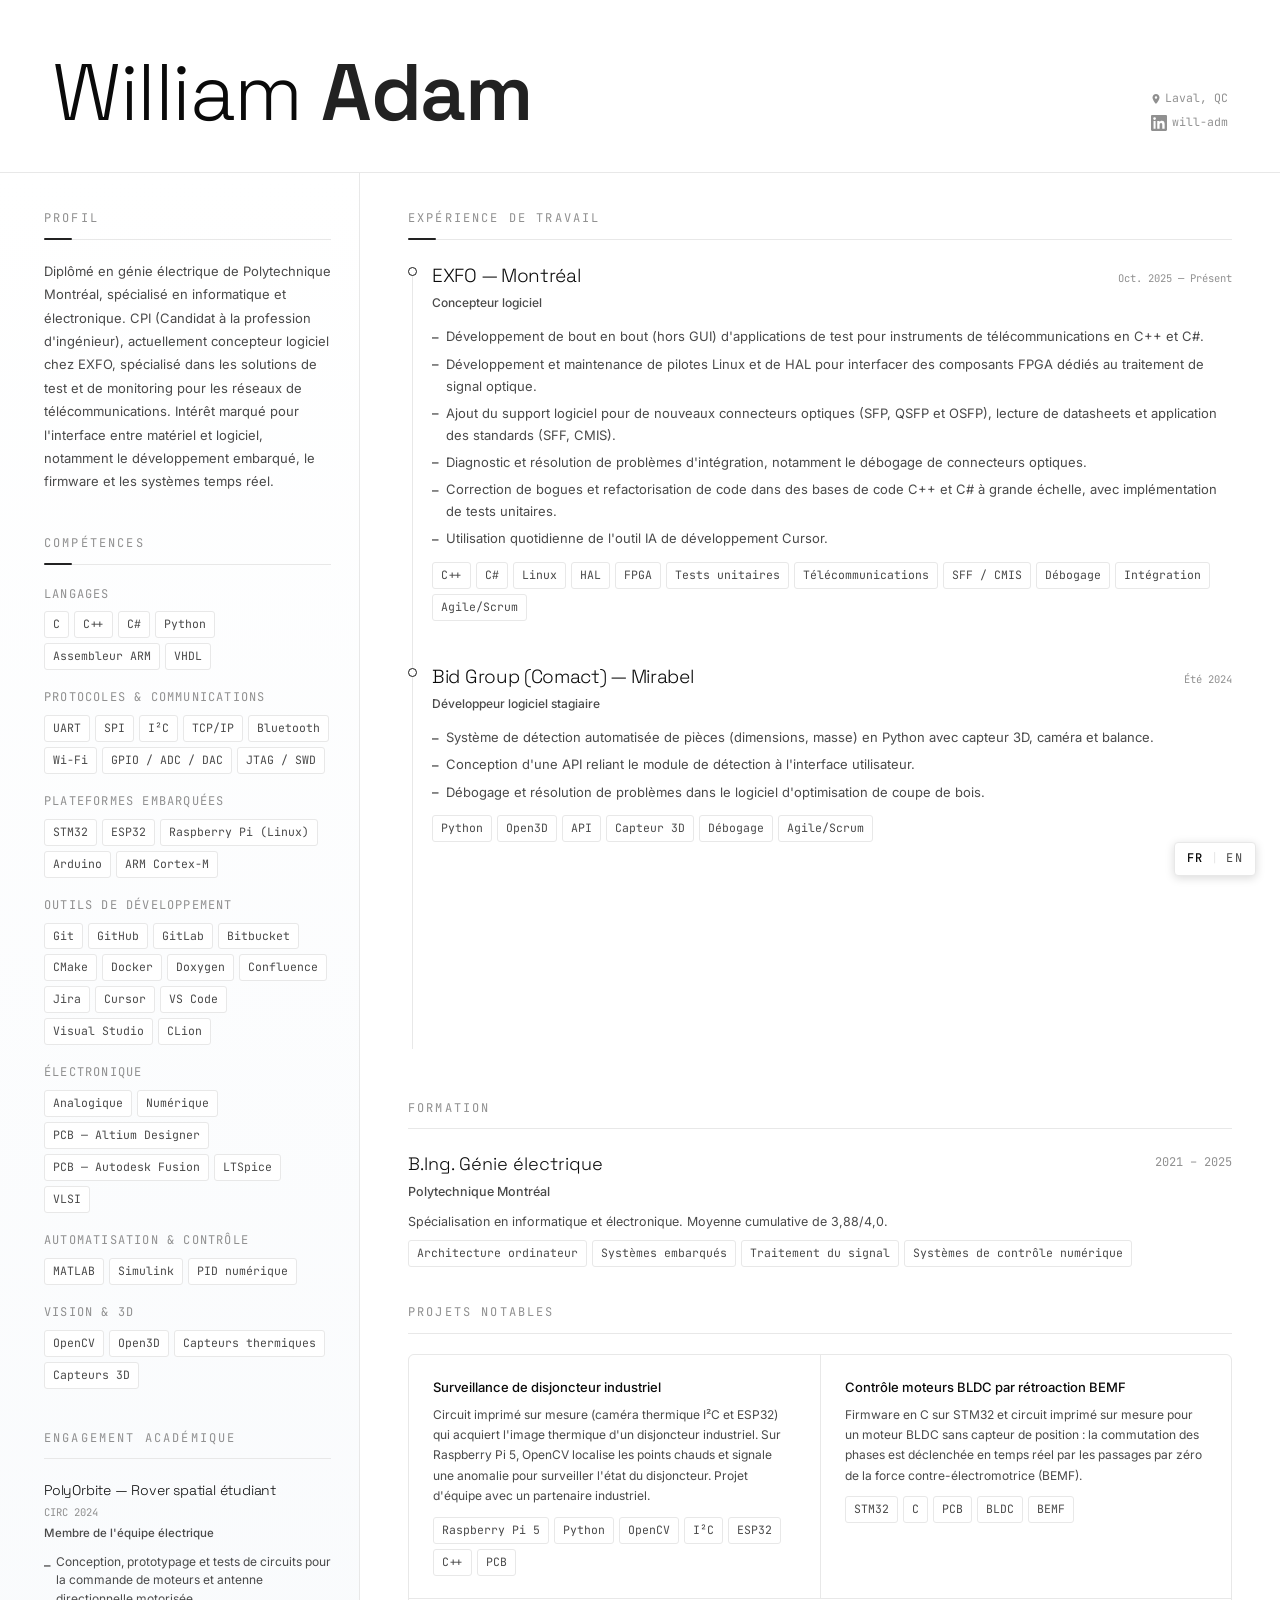
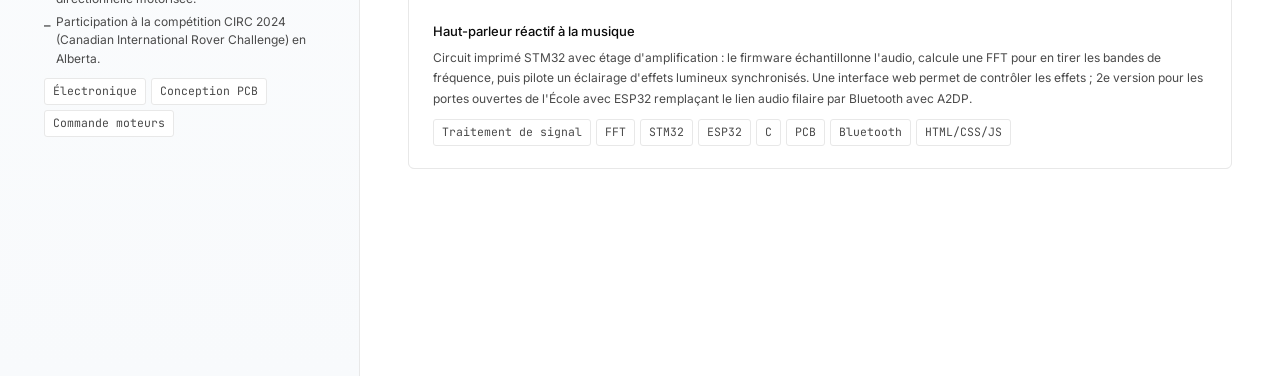
==== commit bab87437: "Improved project descriptions for clarity and detail" ====
--- a/index.html
+++ b/index.html
@@ -141,51 +141,6 @@
                 </div>
 
                 <div class="sidebar-section">
-                    <p class="section-label">Aptitudes</p>
-                    <p class="aptitude-item">Collaboration en équipe multidisciplinaire</p>
-                    <p class="aptitude-item">Analyse et résolution de problèmes complexes</p>
-                    <p class="aptitude-item">Rigueur technique et souci du détail</p>
-                    <p class="aptitude-item">Autonomie et apprentissage rapide</p>
-                    <p class="aptitude-item">Curiosité et volonté d'apprendre</p>
-                    <p class="aptitude-item">Rédaction technique et vulgarisation</p>
-                </div>
-
-                <div class="sidebar-section">
-                    <p class="section-label">Langues</p>
-                    <div class="lang-item">
-                        <span>Français</span>
-                        <span class="lang-level">Maternelle</span>
-                    </div>
-                    <div class="lang-item">
-                        <span>Anglais</span>
-                        <span class="lang-level">Avancé</span>
-                    </div>
-                </div>
-
-            </aside>
-
-            <main class="main">
-
-                <div class="section">
-                    <p class="section-label">Formation</p>
-                    <div class="edu-item">
-                        <div class="edu-header">
-                            <p class="edu-degree">B.Ing. Génie électrique</p>
-                            <span class="edu-dates">2021 – 2025</span>
-                        </div>
-                        <p class="edu-school">Polytechnique Montréal</p>
-                        <p class="edu-desc">Spécialisation en informatique et électronique. Moyenne
-                            cumulative de 3,88/4,0.</p>
-                        <div class="skill-tags">
-                            <span class="tag">Architecture ordinateur</span>
-                            <span class="tag">Systèmes embarqués</span>
-                            <span class="tag">Traitement du signal</span>
-                            <span class="tag">Systèmes de contrôle</span>
-                        </div>
-                    </div>
-                </div>
-
-                <div class="section">
                     <p class="section-label">Engagement académique</p>
                     <div class="engagement-item">
                         <div class="timeline-meta">
@@ -209,6 +164,22 @@
                     </div>
                 </div>
 
+                <div class="sidebar-section">
+                    <p class="section-label">Langues</p>
+                    <div class="lang-item">
+                        <span>Français</span>
+                        <span class="lang-level">Maternelle</span>
+                    </div>
+                    <div class="lang-item">
+                        <span>Anglais</span>
+                        <span class="lang-level">Avancé</span>
+                    </div>
+                </div>
+
+            </aside>
+
+            <main class="main">
+
                 <div class="section">
                     <p class="section-label">Expérience de travail</p>
                     <div class="timeline">
@@ -224,10 +195,11 @@
                                 <ul>
                                     <li>Développement de bout en bout (hors GUI) d'applications de test
                                         pour instruments de télécommunications en C++ et C#.</li>
-                                    <li>Ajout du support logiciel pour de nouveaux connecteurs optiques (SFP, QSFP et OSFP).</li>
-                                    <li>Développement et maintenance de pilotes Linux et de couches HAL
+                                    <li>Développement et maintenance de pilotes Linux et de HAL
                                         pour interfacer des composants FPGA dédiés au traitement de
                                         signal optique.</li>
+                                    <li>Ajout du support logiciel pour de nouveaux connecteurs optiques (SFP, QSFP et OSFP), 
+                                        lecture de datasheets et application des standards (SFF, CMIS).</li>
                                     <li>Diagnostic et résolution de problèmes d'intégration, notamment
                                         le débogage de connecteurs optiques.</li>
                                     <li>Correction de bogues et refactorisation de code dans
@@ -240,11 +212,13 @@
                                 <span class="tag">C++</span>
                                 <span class="tag">C#</span>
                                 <span class="tag">Linux</span>
-                                <span class="tag">I²C</span>
-                                <span class="tag">HAL / FPGA</span>
+                                <span class="tag">HAL</span>
+                                <span class="tag">FPGA</span>
                                 <span class="tag">Tests unitaires</span>
                                 <span class="tag">Télécommunications</span>
+                                <span class="tag">SFF / CMIS</span>
                                 <span class="tag">Débogage</span>
+                                <span class="tag">Intégration</span>
                                 <span class="tag">Agile/Scrum</span>
                             </div>
                         </div>
@@ -305,14 +279,34 @@
                 </div>
 
                 <div class="section">
+                    <p class="section-label">Formation</p>
+                    <div class="edu-item">
+                        <div class="edu-header">
+                            <p class="edu-degree">B.Ing. Génie électrique</p>
+                            <span class="edu-dates">2021 – 2025</span>
+                        </div>
+                        <p class="edu-school">Polytechnique Montréal</p>
+                        <p class="edu-desc">Spécialisation en informatique et électronique. Moyenne
+                            cumulative de 3,88/4,0.</p>
+                        <div class="skill-tags">
+                            <span class="tag">Architecture ordinateur</span>
+                            <span class="tag">Systèmes embarqués</span>
+                            <span class="tag">Traitement du signal</span>
+                            <span class="tag">Systèmes de contrôle numérique</span>
+                        </div>
+                    </div>
+                </div>
+
+                <div class="section">
                     <p class="section-label">Projets notables</p>
                     <div class="project-grid">
 
                         <div class="project-card">
                             <p class="project-title">Surveillance de disjoncteur industriel</p>
-                            <p class="project-desc">Diagnostic thermique et détection d'anomalies sur
-                                Raspberry Pi (OpenCV), avec conception d'un PCB caméra thermique /
-                                ESP32. Projet en équipe avec un partenaire industriel.</p>
+                            <p class="project-desc">Circuit imprimé sur mesure (caméra thermique I²C et ESP32)
+                                qui acquiert l'image thermique d'un disjoncteur industriel. Sur Raspberry Pi 5,
+                                OpenCV localise les points chauds et signale une anomalie pour surveiller l'état du disjoncteur. Projet d'équipe
+                                avec un partenaire industriel.</p>
                             <div class="project-tech">
                                 <span class="tag">Raspberry Pi 5</span>
                                 <span class="tag">Python</span>
@@ -327,8 +321,9 @@
                         <div class="project-card">
                             <p class="project-title">Contrôle moteurs BLDC par rétroaction BEMF
                             </p>
-                            <p class="project-desc">PCB STM32 pour la commande sensorless de moteurs
-                                BLDC, commutation temps réel par BEMF.</p>
+                            <p class="project-desc">Firmware en C sur STM32 et circuit imprimé sur mesure pour un moteur
+                                BLDC sans capteur de position : la commutation des phases est déclenchée en
+                                temps réel par les passages par zéro de la force contre-électromotrice (BEMF).</p>
                             <div class="project-tech">
                                 <span class="tag">STM32</span>
                                 <span class="tag">C</span>
@@ -340,9 +335,10 @@
 
                         <div class="project-card" style="grid-column: 1 / -1;">
                             <p class="project-title">Haut-parleur réactif à la musique</p>
-                            <p class="project-desc">PCB STM32 avec circuit d'amplification, éclairage
-                                synchronisé à la musique et interface web ; version Bluetooth via
-                                ESP32.</p>
+                            <p class="project-desc">Circuit imprimé STM32 avec étage d'amplification : le firmware échantillonne
+                                l'audio, calcule une FFT pour en tirer les bandes de fréquence, puis pilote
+                                un éclairage d'effets lumineux synchronisés. Une interface web permet de contrôler les effets ; 2e version pour les portes ouvertes de l'École avec
+                                ESP32 remplaçant le lien audio filaire par Bluetooth avec A2DP.</p>
                             <div class="project-tech">
                                 <span class="tag">Traitement de signal</span>
                                 <span class="tag">FFT</span>
--- a/css/styles.css
+++ b/css/styles.css
@@ -325,6 +325,29 @@
 
 .engagement-item .timeline-meta {
     margin-bottom: 2px;
+    flex-direction: column;
+    align-items: flex-start;
+    gap: 2px;
+}
+
+.sidebar .engagement-item .timeline-company {
+    font-size: 14px;
+    letter-spacing: -0.2px;
+}
+
+.sidebar .engagement-item .timeline-role {
+    font-size: 11.5px;
+    margin-bottom: 8px;
+}
+
+.sidebar .engagement-item .timeline-body li {
+    font-size: 12px;
+    line-height: 1.55;
+    padding: 2px 0 2px 12px;
+}
+
+.sidebar .engagement-item .timeline-tech {
+    margin-top: 8px;
 }
 
 .timeline {
--- a/css/print.css
+++ b/css/print.css
@@ -157,6 +157,29 @@
     line-height: 1.35;
 }
 
+.sidebar .engagement-item .timeline-company {
+    font-size: 10px;
+}
+
+.sidebar .engagement-item .timeline-role {
+    font-size: 9px;
+    margin-bottom: 4px;
+}
+
+.sidebar .engagement-item .timeline-body li {
+    font-size: 9px;
+    line-height: 1.35;
+    padding: 1px 0 1px 10px;
+}
+
+.sidebar .engagement-item .timeline-period {
+    font-size: 8px;
+}
+
+.sidebar .engagement-item .timeline-tech {
+    margin-top: 4px;
+}
+
 .lang-item {
     padding: 2.5px 0;
     font-size: 10px;
